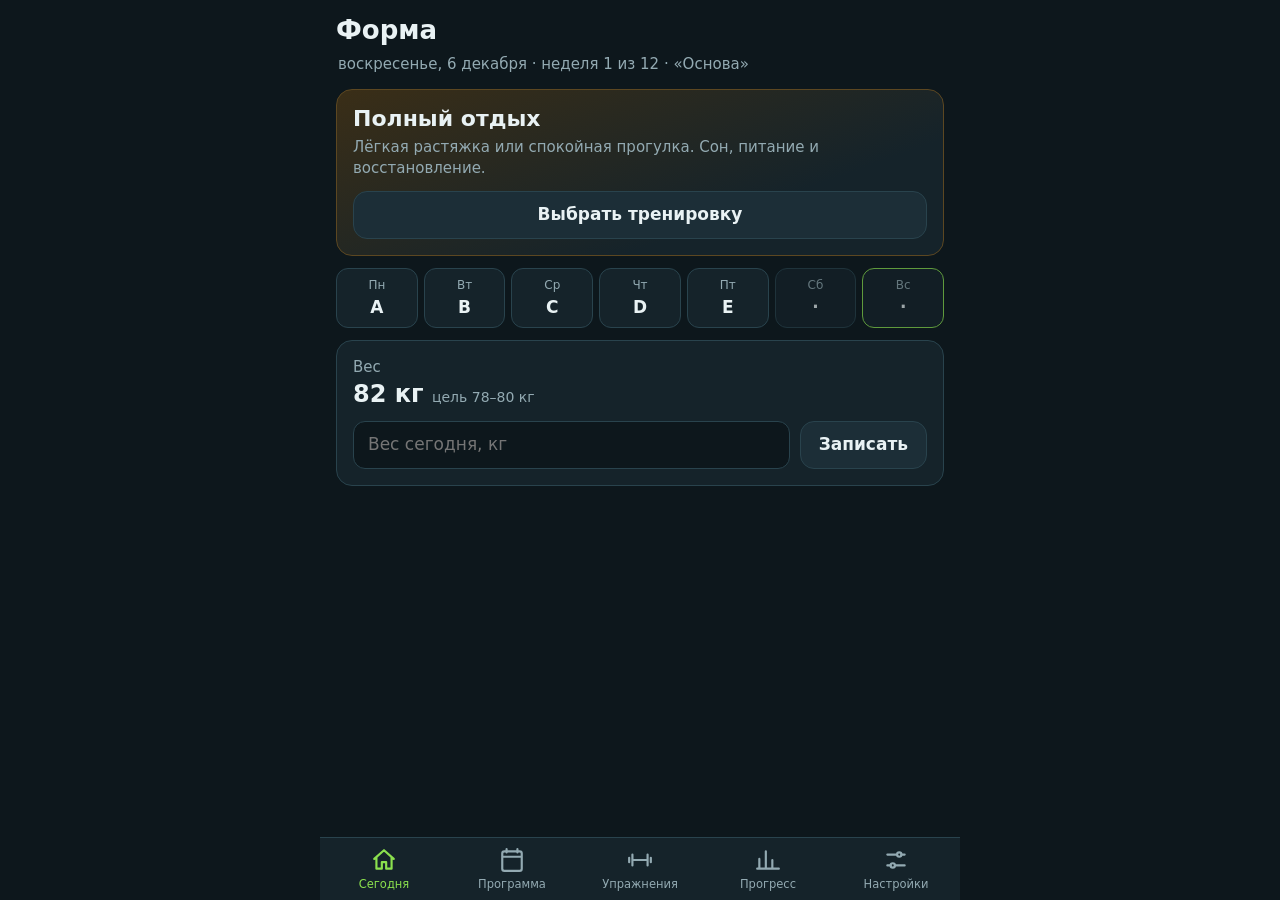
==== forma-app/forma/index.html @ 6425ba59 "Add files via upload" ====
<!doctype html>
<html lang="ru">
<head>
<meta charset="utf-8">
<meta name="viewport" content="width=device-width, initial-scale=1, viewport-fit=cover">
<meta name="theme-color" content="#0d171c">
<meta name="mobile-web-app-capable" content="yes">
<meta name="apple-mobile-web-app-capable" content="yes">
<meta name="apple-mobile-web-app-title" content="Форма">
<title>Форма — домашний тренер</title>
<link rel="manifest" href="manifest.webmanifest">
<link rel="icon" type="image/png" href="icons/icon-192.png">
<link rel="apple-touch-icon" href="icons/apple-touch-icon.png">
<link rel="stylesheet" href="css/style.css">
</head>
<body>
<div id="app">
  <main id="view"></main>
  <nav id="tabs" aria-label="Разделы"></nav>
</div>

<section id="player" class="player" hidden aria-live="polite">
  <div class="p-top">
    <button id="pExit" aria-label="Выйти"></button>
    <div class="p-prog"><div id="pBar"></div></div>
    <span id="pElapsed">00:00</span>
    <button id="pVoice" aria-label="Голос"></button>
  </div>
  <div id="pBlock"></div>
  <div class="p-main">
    <div id="pKind"></div>
    <h1 id="pName"></h1>
    <div id="pSet"></div>
    <div class="p-ring">
      <svg viewBox="0 0 200 200" aria-hidden="true"><circle class="bg" cx="100" cy="100" r="90"/><circle class="fg" id="pRing" cx="100" cy="100" r="90"/></svg>
      <div class="p-ringtxt"><div id="pBig">0</div><div id="pUnit"></div></div>
    </div>
    <div id="pCue"></div>
  </div>
  <div id="pNext"></div>
  <button id="pMode" type="button"></button>
  <div class="p-ctrl">
    <button id="pDone" type="button">Готово</button>
    <div class="p-row">
      <button id="pPrev" type="button" aria-label="Назад"></button>
      <button id="pPause" type="button" aria-label="Пауза"></button>
      <button id="pPlus" type="button">+15 с</button>
      <button id="pSkip" type="button" aria-label="Вперёд"></button>
    </div>
  </div>
  <div id="pOverlay" hidden></div>
</section>

<div id="sheet" class="sheet" hidden><div class="panel" id="sheetBody"></div></div>
<div id="toast" class="toast" hidden></div>

<script src="js/data.js"></script>
<script src="js/logic.js"></script>
<script src="js/voice.js"></script>
<script src="js/store.js"></script>
<script src="js/player.js"></script>
<script src="js/app.js"></script>
</body>
</html>
---- forma-app/forma/css/style.css ----
:root {
  --bg: #0d171c; --s1: #15232a; --s2: #1c2e37; --line: #29434d;
  --tx: #e9f2f4; --mut: #93aab2;
  --acc: #8be04e; --acc-ink: #0d1a07; --rest: #ffb547; --rest-ink: #241800; --bad: #ff7a7a;
  --r: 16px;
}
* { box-sizing: border-box; -webkit-tap-highlight-color: transparent; }
html, body { margin: 0; height: 100%; background: var(--bg); color: var(--tx); }
body { font: 17px/1.4 system-ui, -apple-system, "Segoe UI", Roboto, "Helvetica Neue", Arial, sans-serif; overscroll-behavior: none; }
body.no-scroll { overflow: hidden; }
[hidden] { display: none !important; }
h1, h2, h3 { margin: 0; line-height: 1.15; }
button { font: inherit; color: inherit; cursor: pointer; }
input, select { font: inherit; color: inherit; }
svg { fill: currentColor; }

#app { display: flex; flex-direction: column; height: 100dvh; max-width: 640px; margin: 0 auto; }
#view { flex: 1; overflow-y: auto; padding: 16px 16px 24px; -webkit-overflow-scrolling: touch; }
#tabs { display: flex; background: var(--s1); border-top: 1px solid var(--line); padding-bottom: env(safe-area-inset-bottom, 0); }
#tabs button { flex: 1; background: none; border: 0; padding: 9px 2px 8px; color: var(--mut); display: flex; flex-direction: column; align-items: center; gap: 3px; font-size: 11.5px; }
#tabs button svg { width: 26px; height: 26px; }
#tabs button.on { color: var(--acc); }

.top { display: flex; align-items: center; gap: 10px; margin-bottom: 14px; }
.top h1 { font-size: 26px; flex: 1; }
.top .back { width: 42px; height: 42px; border-radius: 50%; border: 1px solid var(--line); background: var(--s1); font-size: 26px; line-height: 1; padding: 0 0 3px; }
.sub { color: var(--mut); font-size: 15px; }
.mut { color: var(--mut); }
.sm { font-size: 14px; }
.sec-title { font-size: 13px; letter-spacing: .08em; text-transform: uppercase; color: var(--mut); margin: 22px 2px 8px; }

.card { background: var(--s1); border: 1px solid var(--line); border-radius: var(--r); padding: 16px; margin-bottom: 12px; }
.card.hero { background: linear-gradient(160deg, #1b3a2a 0%, var(--s1) 70%); border-color: #2d5a3d; }
.card.rest-card { background: linear-gradient(160deg, #3a2e17 0%, var(--s1) 70%); border-color: #5c4721; }
.card h2 { font-size: 22px; margin-bottom: 4px; }
.card .meta { color: var(--mut); font-size: 15px; margin-bottom: 10px; }
.card .names { color: #c4d6db; font-size: 14.5px; margin-bottom: 14px; }

.btn { display: inline-flex; align-items: center; justify-content: center; gap: 8px; min-height: 48px; padding: 0 18px; border-radius: 14px; border: 1px solid var(--line); background: var(--s2); font-weight: 600; text-align: center; }
.btn.primary, button.primary { background: var(--acc); color: var(--acc-ink); border-color: var(--acc); }
.btn.ghost, button.ghost { background: transparent; }
.btn.danger, button.danger { color: var(--bad); border-color: #5a2d2d; }
.btn.sm { min-height: 38px; padding: 0 12px; font-size: 15px; border-radius: 11px; }
.btn.block { display: flex; width: 100%; }
.btns { display: flex; gap: 10px; flex-wrap: wrap; }
.btns > .btn { flex: 1 1 auto; }

.chips { display: flex; gap: 8px; overflow-x: auto; padding: 2px 0 10px; scrollbar-width: none; }
.chips::-webkit-scrollbar { display: none; }
.chip { flex: 0 0 auto; min-height: 38px; padding: 0 14px; border-radius: 20px; border: 1px solid var(--line); background: var(--s1); color: var(--tx); font-size: 15px; }
.chip.on { background: var(--acc); color: var(--acc-ink); border-color: var(--acc); font-weight: 700; }
.chip.cur { border-color: var(--acc); }
.chip.dl { border-style: dashed; }

.week { display: grid; grid-template-columns: repeat(7, 1fr); gap: 6px; margin-bottom: 12px; }
.week button { background: var(--s1); border: 1px solid var(--line); border-radius: 12px; padding: 8px 0 7px; display: flex; flex-direction: column; align-items: center; gap: 2px; font-size: 12px; color: var(--mut); }
.week button b { font-size: 17px; color: var(--tx); }
.week button.today { border-color: var(--acc); }
.week button.done b { color: var(--acc); }
.week button.restd { opacity: .65; }

.badge { display: inline-block; font-size: 12.5px; padding: 3px 9px; border-radius: 10px; background: #3a2e17; color: var(--rest); margin-left: 6px; vertical-align: middle; }
.badge.ok { background: #1f3a29; color: var(--acc); }

.list .it { display: flex; align-items: center; gap: 12px; padding: 13px 14px; background: var(--s1); border: 1px solid var(--line); border-radius: 14px; margin-bottom: 8px; width: 100%; text-align: left; }
.list .it .tt { flex: 1; min-width: 0; }
.list .it .tt b { display: block; font-weight: 600; }
.list .it .tt span { color: var(--mut); font-size: 14px; }
.list .it .go { color: var(--mut); font-size: 22px; }
.tag { font-size: 12px; color: var(--mut); border: 1px solid var(--line); border-radius: 8px; padding: 1px 7px; margin-right: 5px; white-space: nowrap; }

.tiles { display: grid; grid-template-columns: 1fr 1fr; gap: 10px; margin-bottom: 12px; }
.tile { background: var(--s1); border: 1px solid var(--line); border-radius: 14px; padding: 12px 14px; }
.tile b { display: block; font-size: 26px; line-height: 1.1; }
.tile span { color: var(--mut); font-size: 13.5px; }

input[type=text], input[type=number], input[type=search], select {
  width: 100%; min-height: 48px; padding: 0 14px; border-radius: 12px; border: 1px solid var(--line); background: var(--bg); outline: none;
}
input:focus, select:focus { border-color: var(--acc); }
.field { margin-bottom: 14px; }
.field label { display: block; color: var(--mut); font-size: 14px; margin-bottom: 6px; }
.inline { display: flex; gap: 10px; align-items: center; }
.inline > input { flex: 1; }

.set { display: flex; align-items: center; justify-content: space-between; gap: 12px; padding: 12px 0; border-bottom: 1px solid var(--line); }
.set:last-child { border-bottom: 0; }
.set .lb { flex: 1; }
.set .lb small { display: block; color: var(--mut); font-size: 13.5px; margin-top: 2px; }
.sw { position: relative; width: 52px; height: 30px; flex: 0 0 auto; }
.sw input { opacity: 0; position: absolute; inset: 0; width: 100%; height: 100%; margin: 0; z-index: 2; }
.sw i { position: absolute; inset: 0; border-radius: 15px; background: #34505b; transition: .2s; }
.sw i::after { content: ""; position: absolute; top: 3px; left: 3px; width: 24px; height: 24px; border-radius: 50%; background: #fff; transition: .2s; }
.sw input:checked + i { background: var(--acc); }
.sw input:checked + i::after { transform: translateX(22px); background: var(--acc-ink); }
.seg { display: flex; border: 1px solid var(--line); border-radius: 12px; overflow: hidden; }
.seg button { flex: 1; min-height: 40px; padding: 0 10px; background: var(--bg); border: 0; border-right: 1px solid var(--line); font-size: 15px; }
.seg button:last-child { border-right: 0; }
.seg button.on { background: var(--acc); color: var(--acc-ink); font-weight: 700; }
.warn { background: #3a2e17; color: #ffd48a; border: 1px solid #5c4721; border-radius: 12px; padding: 12px 14px; font-size: 15px; margin-bottom: 12px; }
.note { background: var(--s2); border-radius: 12px; padding: 12px 14px; font-size: 15px; margin-bottom: 12px; color: #c4d6db; }

/* редактор */
.blk { background: var(--s1); border: 1px solid var(--line); border-radius: var(--r); margin-bottom: 12px; overflow: hidden; }
.blk-h { display: flex; align-items: center; justify-content: space-between; gap: 10px; padding: 12px 14px; background: var(--s2); width: 100%; border: 0; text-align: left; }
.blk-h b { font-size: 16px; }
.blk-h span { color: var(--mut); font-size: 13.5px; }
.row-it { display: block; width: 100%; padding: 12px 14px; border: 0; border-top: 1px solid var(--line); background: transparent; text-align: left; }
.row-it b { display: block; font-weight: 600; }
.row-it span { color: var(--mut); font-size: 14px; }
.row-it.open { background: #182a32; }
.edit { padding: 8px 14px 14px; border-top: 1px solid var(--line); background: #182a32; }
.stp-row { display: flex; align-items: center; justify-content: space-between; padding: 7px 0; }
.stp { display: flex; align-items: center; gap: 4px; }
.stp button { width: 46px; height: 42px; border-radius: 11px; border: 1px solid var(--line); background: var(--s2); font-size: 22px; line-height: 1; padding: 0 0 2px; }
.stp output { min-width: 78px; text-align: center; font-weight: 700; font-size: 18px; }
.edit .acts { display: flex; gap: 8px; margin-top: 8px; flex-wrap: wrap; }
.bar-b { position: sticky; bottom: -24px; margin: 0 -16px -24px; padding: 12px 16px calc(14px + env(safe-area-inset-bottom, 0)); background: linear-gradient(to top, var(--bg) 82%, rgba(13,23,28,0)); display: flex; gap: 10px; }
.bar-b .btn { flex: 1; }

/* шторка */
.sheet { position: fixed; inset: 0; z-index: 30; background: rgba(0, 0, 0, .55); display: flex; align-items: flex-end; justify-content: center; }
.sheet .panel { width: 100%; max-width: 640px; max-height: 88dvh; overflow-y: auto; background: var(--s1); border-radius: 22px 22px 0 0; padding: 18px 16px calc(18px + env(safe-area-inset-bottom, 0)); border-top: 1px solid var(--line); }
.sheet .panel h2 { font-size: 22px; margin-bottom: 6px; }
.sheet .panel p { margin: 8px 0; }
.sheet .grab { width: 44px; height: 5px; border-radius: 3px; background: var(--line); margin: -6px auto 14px; }
.kv { margin: 12px 0; }
.kv b { display: block; font-size: 13px; letter-spacing: .06em; text-transform: uppercase; color: var(--mut); margin-bottom: 3px; }
.toast { position: fixed; left: 50%; bottom: 90px; transform: translateX(-50%); background: #e9f2f4; color: #0d171c; padding: 10px 16px; border-radius: 12px; font-size: 15px; font-weight: 600; z-index: 60; max-width: 90vw; text-align: center; box-shadow: 0 6px 20px rgba(0, 0, 0, .4); }

.chart { width: 100%; height: auto; display: block; }
.chart text { fill: var(--mut); font-size: 11px; }
.hist .h { display: flex; justify-content: space-between; align-items: center; gap: 10px; padding: 10px 0; border-bottom: 1px solid var(--line); font-size: 15px; }
.hist .h:last-child { border-bottom: 0; }

/* плеер */
.player { position: fixed; inset: 0; z-index: 50; background: var(--bg); display: flex; flex-direction: column; max-width: 640px; margin: 0 auto; --c: var(--acc); --ci: var(--acc-ink); padding: calc(10px + env(safe-area-inset-top, 0)) 16px calc(14px + env(safe-area-inset-bottom, 0)); }
.player.is-rest { --c: var(--rest); --ci: var(--rest-ink); background: #1a1508; }
.player.paused .p-main { opacity: .45; }
.p-top { display: flex; align-items: center; gap: 12px; }
.p-top button { width: 44px; height: 44px; border-radius: 50%; border: 1px solid var(--line); background: var(--s1); display: flex; align-items: center; justify-content: center; padding: 0; flex: 0 0 auto; }
.p-top svg { width: 22px; height: 22px; }
.p-prog { flex: 1; height: 6px; border-radius: 3px; background: var(--s2); overflow: hidden; }
.p-prog div { height: 100%; width: 0; background: var(--c); transition: width .3s; }
#pElapsed { font-variant-numeric: tabular-nums; color: var(--mut); font-size: 15px; min-width: 48px; text-align: right; }
.p-main { flex: 1; display: flex; flex-direction: column; align-items: center; justify-content: center; text-align: center; gap: 8px; min-height: 0; }
#pBlock { text-align: center; color: var(--mut); font-size: 14px; margin-top: 8px; min-height: 18px; }
#pKind { color: var(--c); font-weight: 800; letter-spacing: .12em; text-transform: uppercase; font-size: 14px; }
#pName { font-size: clamp(24px, 7vw, 32px); font-weight: 800; line-height: 1.15; padding: 0 6px; }
#pSet { color: #cfe0e5; font-size: 18px; min-height: 24px; }
.p-ring { position: relative; width: min(60vw, 250px); height: min(60vw, 250px); margin: 8px 0; }
.p-ring svg { width: 100%; height: 100%; transform: rotate(-90deg); fill: none; }
.p-ring circle { stroke-width: 12; }
.p-ring .bg { stroke: var(--s2); }
.p-ring .fg { stroke: var(--c); stroke-linecap: round; transition: stroke-dashoffset .12s linear; }
.p-ringtxt { position: absolute; inset: 0; display: flex; flex-direction: column; align-items: center; justify-content: center; }
#pBig { font-size: clamp(54px, 17vw, 84px); font-weight: 800; line-height: 1; font-variant-numeric: tabular-nums; }
#pUnit { color: var(--mut); font-size: 17px; margin-top: 4px; }
#pCue { color: #b9ced4; font-size: 16px; max-width: 28em; min-height: 44px; }
#pNext { text-align: center; color: var(--mut); font-size: 15px; min-height: 22px; margin-bottom: 8px; }
#pMode { align-self: center; background: transparent; border: 1px solid var(--line); border-radius: 18px; min-height: 34px; padding: 0 14px; color: var(--mut); font-size: 14px; margin-bottom: 10px; }
.p-ctrl { display: flex; flex-direction: column; gap: 10px; }
#pDone { min-height: 66px; border-radius: 18px; border: 0; background: var(--c); color: var(--ci); font-size: 22px; font-weight: 800; }
.p-row { display: flex; gap: 10px; }
.p-row button { flex: 1; min-height: 54px; border-radius: 16px; border: 1px solid var(--line); background: var(--s1); display: flex; align-items: center; justify-content: center; font-weight: 700; }
.p-row svg { width: 26px; height: 26px; }
.is-rest .p-row button { background: #261e0b; border-color: #4d3c18; }
#pOverlay { position: absolute; inset: 0; background: rgba(5, 10, 12, .88); display: flex; align-items: center; justify-content: center; padding: 20px; z-index: 5; }
.ov-card { width: 100%; max-width: 420px; background: var(--s1); border: 1px solid var(--line); border-radius: 22px; padding: 22px 18px; display: flex; flex-direction: column; gap: 10px; }
.ov-card h2 { font-size: 26px; }
.ov-card button { min-height: 52px; border-radius: 14px; border: 1px solid var(--line); background: var(--s2); font-weight: 700; font-size: 17px; }
.ov-card input { text-align: center; font-size: 28px; font-weight: 800; min-height: 64px; }
.ov-sub { color: var(--mut); margin: 0; }
.ov-q { margin: 6px 0 0; color: #cfe0e5; }
.ov-rpe { display: grid; grid-template-columns: 1fr 1fr; gap: 8px; }

#tabs svg { fill: none; stroke: currentColor; stroke-width: 2; stroke-linecap: round; stroke-linejoin: round; }
.list button.it { color: inherit; }
label.btn input { display: none; }
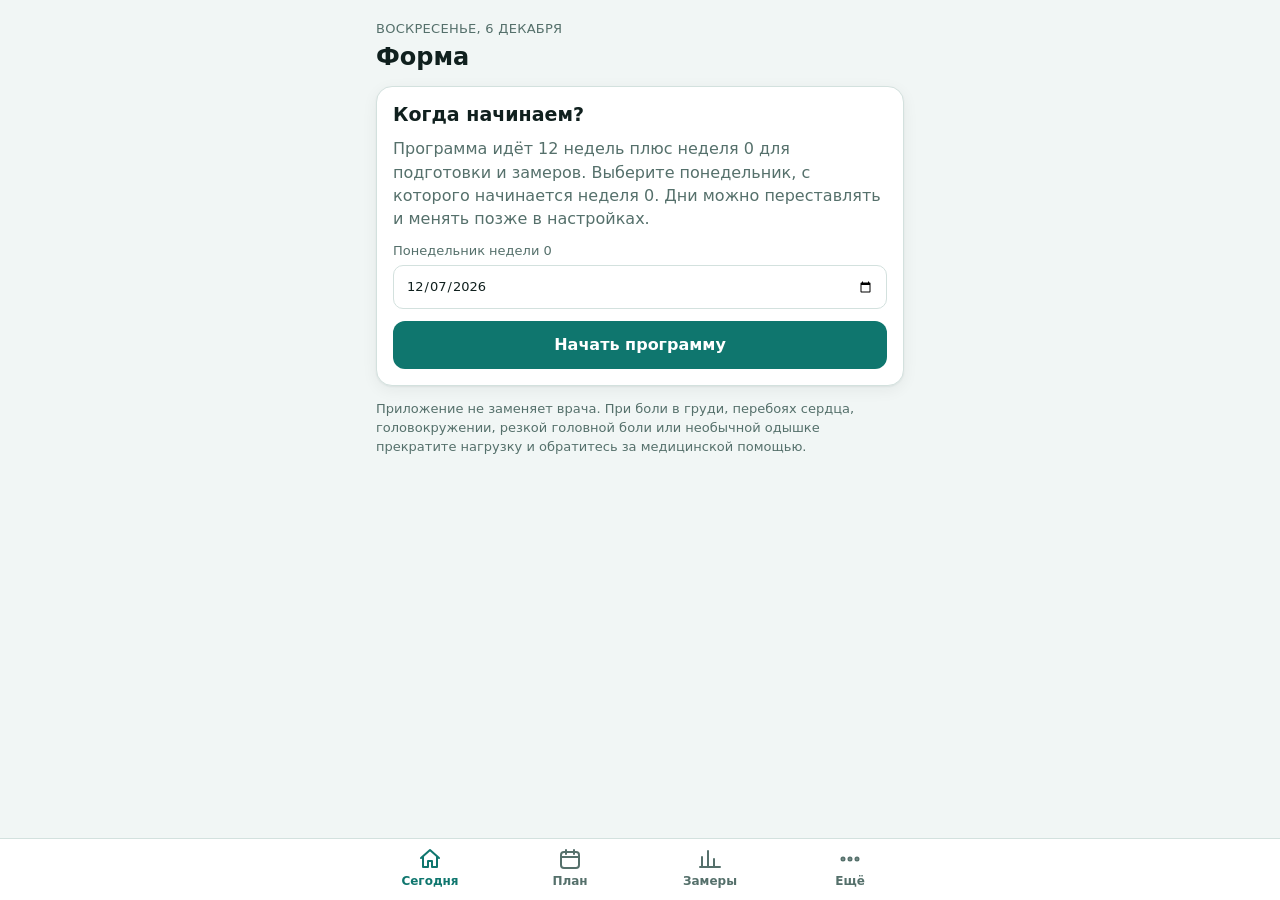
==== commit 60953a01: "Add files via upload" ====
--- a/forma-app/forma/index.html
+++ b/forma-app/forma/index.html
@@ -3,62 +3,22 @@
 <head>
 <meta charset="utf-8">
 <meta name="viewport" content="width=device-width, initial-scale=1, viewport-fit=cover">
-<meta name="theme-color" content="#0d171c">
+<meta name="theme-color" content="#F1F6F5">
+<meta name="color-scheme" content="light dark">
 <meta name="mobile-web-app-capable" content="yes">
 <meta name="apple-mobile-web-app-capable" content="yes">
-<meta name="apple-mobile-web-app-title" content="Форма">
-<title>Форма — домашний тренер</title>
+<title>Форма</title>
 <link rel="manifest" href="manifest.webmanifest">
-<link rel="icon" type="image/png" href="icons/icon-192.png">
+<link rel="icon" href="icons/icon-192.png">
 <link rel="apple-touch-icon" href="icons/apple-touch-icon.png">
-<link rel="stylesheet" href="css/style.css">
+<link rel="stylesheet" href="css/app.css">
 </head>
 <body>
-<div id="app">
-  <main id="view"></main>
-  <nav id="tabs" aria-label="Разделы"></nav>
-</div>
-
-<section id="player" class="player" hidden aria-live="polite">
-  <div class="p-top">
-    <button id="pExit" aria-label="Выйти"></button>
-    <div class="p-prog"><div id="pBar"></div></div>
-    <span id="pElapsed">00:00</span>
-    <button id="pVoice" aria-label="Голос"></button>
-  </div>
-  <div id="pBlock"></div>
-  <div class="p-main">
-    <div id="pKind"></div>
-    <h1 id="pName"></h1>
-    <div id="pSet"></div>
-    <div class="p-ring">
-      <svg viewBox="0 0 200 200" aria-hidden="true"><circle class="bg" cx="100" cy="100" r="90"/><circle class="fg" id="pRing" cx="100" cy="100" r="90"/></svg>
-      <div class="p-ringtxt"><div id="pBig">0</div><div id="pUnit"></div></div>
-    </div>
-    <div id="pCue"></div>
-  </div>
-  <div id="pNext"></div>
-  <button id="pMode" type="button"></button>
-  <div class="p-ctrl">
-    <button id="pDone" type="button">Готово</button>
-    <div class="p-row">
-      <button id="pPrev" type="button" aria-label="Назад"></button>
-      <button id="pPause" type="button" aria-label="Пауза"></button>
-      <button id="pPlus" type="button">+15 с</button>
-      <button id="pSkip" type="button" aria-label="Вперёд"></button>
-    </div>
-  </div>
-  <div id="pOverlay" hidden></div>
-</section>
-
-<div id="sheet" class="sheet" hidden><div class="panel" id="sheetBody"></div></div>
-<div id="toast" class="toast" hidden></div>
-
+<div id="app"></div>
+<div class="tabbar"><nav aria-label="Разделы"></nav></div>
+<noscript>Для работы приложения нужен JavaScript.</noscript>
 <script src="js/data.js"></script>
-<script src="js/logic.js"></script>
-<script src="js/voice.js"></script>
-<script src="js/store.js"></script>
-<script src="js/player.js"></script>
+<script src="js/core.js"></script>
 <script src="js/app.js"></script>
 </body>
 </html>
--- a/forma-app/forma/css/app.css
+++ b/forma-app/forma/css/app.css
@@ -0,0 +1,164 @@
+:root {
+  --bg: #F1F6F5; --surface: #FFFFFF; --surface2: #E8F1EF; --fg: #10201E; --muted: #55706B; --line: #D3E1DE;
+  --accent: #0F766E; --accent-ink: #FFFFFF; --accent-soft: #DCF0EC; --warn: #9A5B00; --warn-bg: #FFF1D6; --danger: #B3261E; --danger-bg: #FDE8E6;
+  --ok: #1B7F4B; --stage: #F1F1F3; --shadow: 0 1px 2px rgba(16, 32, 30, .06), 0 4px 16px rgba(16, 32, 30, .06);
+  color-scheme: light;
+}
+@media (prefers-color-scheme: dark) {
+  :root:not([data-theme="light"]) {
+    --bg: #0B1413; --surface: #12201F; --surface2: #17282A; --fg: #E4EFEC; --muted: #94ADA8; --line: #223A37;
+    --accent: #34D1BF; --accent-ink: #04302B; --accent-soft: #123B37; --warn: #F2C15C; --warn-bg: #3A2D0F; --danger: #FF9C94; --danger-bg: #3E1A17;
+    --ok: #6DD79B; --stage: #F1F1F3; --shadow: none; color-scheme: dark;
+  }
+}
+:root[data-theme="dark"] {
+  --bg: #0B1413; --surface: #12201F; --surface2: #17282A; --fg: #E4EFEC; --muted: #94ADA8; --line: #223A37;
+  --accent: #34D1BF; --accent-ink: #04302B; --accent-soft: #123B37; --warn: #F2C15C; --warn-bg: #3A2D0F; --danger: #FF9C94; --danger-bg: #3E1A17;
+  --ok: #6DD79B; --stage: #F1F1F3; --shadow: none; color-scheme: dark;
+}
+* { box-sizing: border-box; -webkit-tap-highlight-color: transparent; }
+html, body { margin: 0; height: 100%; }
+body {
+  background: var(--bg); color: var(--fg);
+  font-family: system-ui, -apple-system, 'Segoe UI', Roboto, 'Helvetica Neue', Arial, sans-serif;
+  font-size: 16px; line-height: 1.45; overflow-x: hidden;
+}
+button, input, select, textarea { font: inherit; color: inherit; }
+button { cursor: pointer; }
+button:focus-visible, input:focus-visible, select:focus-visible, textarea:focus-visible, a:focus-visible { outline: 2px solid var(--accent); outline-offset: 2px; }
+h1, h2, h3 { margin: 0; line-height: 1.2; text-wrap: balance; }
+h1 { font-size: 24px; } h2 { font-size: 19px; } h3 { font-size: 16px; }
+p { margin: 0; }
+a { color: var(--accent); }
+.muted { color: var(--muted); } .small { font-size: 13px; } .center { text-align: center; }
+
+#app { max-width: 560px; margin: 0 auto; min-height: 100%; display: flex; flex-direction: column; }
+.page {
+  flex: 1; display: flex; flex-direction: column; gap: 14px;
+  padding-top: max(16px, env(safe-area-inset-top, 0px));
+  padding-left: max(16px, env(safe-area-inset-left, 0px)); padding-right: max(16px, env(safe-area-inset-right, 0px));
+  padding-bottom: calc(84px + env(safe-area-inset-bottom, 0px));
+}
+.kicker { font-size: 13px; color: var(--muted); letter-spacing: .02em; text-transform: uppercase; }
+.top { display: flex; flex-direction: column; gap: 4px; padding-top: 4px; }
+
+.card { background: var(--surface); border: 1px solid var(--line); border-radius: 16px; padding: 16px; box-shadow: var(--shadow); display: flex; flex-direction: column; gap: 12px; min-width: 0; }
+.card.flat { box-shadow: none; }
+.row { display: flex; gap: 10px; align-items: center; flex-wrap: wrap; }
+.row.between { justify-content: space-between; flex-wrap: nowrap; }
+.grow { flex: 1; min-width: 0; }
+.stack { display: flex; flex-direction: column; gap: 8px; }
+
+.btn { border: 0; border-radius: 12px; padding: 12px 18px; font-weight: 600; background: var(--accent); color: var(--accent-ink); min-height: 48px; }
+.btn.block { width: 100%; }
+.btn { white-space: nowrap; }
+.runctl.rest { grid-template-columns: auto 1fr 1.3fr; }
+.btn.ghost { background: var(--accent-soft); color: var(--accent); }
+.btn.line { background: transparent; border: 1px solid var(--line); color: var(--fg); }
+.btn.danger { background: var(--danger-bg); color: var(--danger); }
+.btn.small { min-height: 40px; padding: 8px 14px; font-size: 14px; }
+.btn:disabled { opacity: .5; }
+.link { background: none; border: 0; color: var(--accent); padding: 8px 0; font-weight: 600; text-align: left; }
+.chip { display: inline-flex; align-items: center; gap: 4px; padding: 3px 10px; border-radius: 999px; font-size: 13px; background: var(--accent-soft); color: var(--accent); font-weight: 600; white-space: nowrap; }
+.chip.plain { background: var(--surface2); color: var(--muted); font-weight: 500; }
+.chip.warn { background: var(--warn-bg); color: var(--warn); }
+.chip.ok { background: var(--accent-soft); color: var(--ok); }
+.notice { border-radius: 12px; padding: 12px 14px; background: var(--warn-bg); color: var(--warn); font-size: 14px; }
+.notice.danger { background: var(--danger-bg); color: var(--danger); }
+.notice.info { background: var(--accent-soft); color: var(--fg); }
+
+.list { display: flex; flex-direction: column; }
+.item { display: flex; align-items: center; gap: 12px; padding: 12px 0; border-top: 1px solid var(--line); background: none; border-left: 0; border-right: 0; border-bottom: 0; text-align: left; width: 100%; min-width: 0; }
+.item:first-child { border-top: 0; }
+.item .t { font-weight: 600; } .item .s { font-size: 13px; color: var(--muted); }
+.item .dot { width: 34px; height: 34px; border-radius: 10px; background: var(--accent-soft); color: var(--accent); display: grid; place-items: center; font-weight: 700; flex: none; font-size: 13px; }
+.item .dot.done { background: var(--accent); color: var(--accent-ink); }
+.item .dot.today { outline: 2px solid var(--accent); outline-offset: 2px; }
+
+.weekstrip { display: grid; grid-template-columns: repeat(7, 1fr); gap: 6px; }
+.day { border: 1px solid var(--line); background: var(--surface); border-radius: 12px; padding: 8px 0; display: flex; flex-direction: column; align-items: center; gap: 2px; font-size: 12px; color: var(--muted); }
+.day b { font-size: 15px; color: var(--fg); }
+.day.today { border-color: var(--accent); }
+.day.done { background: var(--accent-soft); }
+.day .mark { height: 14px; font-size: 12px; color: var(--ok); }
+
+.chips { display: flex; gap: 8px; overflow-x: auto; padding-bottom: 4px; scrollbar-width: none; }
+.chips::-webkit-scrollbar { display: none; }
+.wk { flex: none; min-width: 44px; border: 1px solid var(--line); background: var(--surface); border-radius: 999px; padding: 8px 12px; font-weight: 600; color: var(--muted); }
+.wk[aria-pressed="true"] { background: var(--accent); color: var(--accent-ink); border-color: var(--accent); }
+.wk.now { border-color: var(--accent); color: var(--accent); }
+.wk[aria-pressed="true"].now { color: var(--accent-ink); }
+
+.seg { display: inline-flex; padding: 3px; gap: 2px; background: var(--surface2); border-radius: 12px; max-width: 100%; }
+.seg button { border: 0; background: transparent; padding: 8px 12px; border-radius: 9px; font-size: 14px; color: var(--muted); font-weight: 600; }
+.seg button[aria-pressed="true"] { background: var(--surface); color: var(--accent); box-shadow: var(--shadow); }
+
+.tabbar {
+  position: fixed; left: 0; right: 0; bottom: 0; z-index: 20; background: var(--surface); border-top: 1px solid var(--line);
+  display: flex; justify-content: center;
+  padding-bottom: env(safe-area-inset-bottom, 0px); padding-left: env(safe-area-inset-left, 0px); padding-right: env(safe-area-inset-right, 0px);
+}
+.tabbar nav { display: grid; grid-template-columns: repeat(4, 1fr); width: 100%; max-width: 560px; }
+.tabbar button { border: 0; background: none; padding: 8px 4px 10px; display: flex; flex-direction: column; align-items: center; gap: 2px; font-size: 12px; color: var(--muted); font-weight: 600; min-height: 56px; }
+.tabbar button svg { width: 24px; height: 24px; }
+.tabbar button[aria-current="page"] { color: var(--accent); }
+
+label.f { display: flex; flex-direction: column; gap: 4px; font-size: 13px; color: var(--muted); min-width: 0; }
+input[type=number], input[type=text], input[type=date], select, textarea { background: var(--surface); border: 1px solid var(--line); border-radius: 10px; padding: 10px 12px; min-height: 44px; width: 100%; min-width: 0; color: var(--fg); }
+textarea { min-height: 120px; font-family: ui-monospace, Menlo, monospace; font-size: 12px; }
+.grid2 { display: grid; grid-template-columns: 1fr 1fr; gap: 10px; }
+.grid3 { display: grid; grid-template-columns: repeat(3, 1fr); gap: 10px; }
+.switch { display: flex; align-items: center; justify-content: space-between; gap: 12px; padding: 10px 0; border-top: 1px solid var(--line); }
+.switch:first-child { border-top: 0; }
+.switch input { width: 22px; height: 22px; accent-color: var(--accent); }
+.tbl { width: 100%; border-collapse: collapse; font-size: 14px; }
+.tbl th, .tbl td { padding: 6px 4px; border-top: 1px solid var(--line); text-align: left; vertical-align: middle; }
+.tbl th { color: var(--muted); font-weight: 600; font-size: 12px; }
+.tbl input { padding: 6px 8px; min-height: 36px; }
+.scroll-x { overflow-x: auto; }
+
+/* Оверлеи */
+.overlay { position: fixed; inset: 0; z-index: 40; background: var(--bg); overflow-y: auto; display: flex; justify-content: center; }
+.overlay > .sheet { width: 100%; max-width: 560px; display: flex; flex-direction: column; gap: 14px; padding-top: max(12px, env(safe-area-inset-top, 0px)); padding-left: max(16px, env(safe-area-inset-left, 0px)); padding-right: max(16px, env(safe-area-inset-right, 0px)); padding-bottom: calc(24px + env(safe-area-inset-bottom, 0px)); }
+.cta { position: sticky; bottom: 0; padding: 12px 0 calc(8px + env(safe-area-inset-bottom, 0px)); background: linear-gradient(to top, var(--bg) 70%, transparent); margin-top: auto; }
+.bar { display: flex; align-items: center; gap: 8px; }
+.iconbtn { width: 44px; height: 44px; border-radius: 12px; border: 1px solid var(--line); background: var(--surface); display: grid; place-items: center; flex: none; }
+.iconbtn svg { width: 22px; height: 22px; }
+
+.stage { position: relative; width: 100%; background: var(--stage); border-radius: 14px; overflow: hidden; }
+.stage img { position: absolute; inset: 0; width: 100%; height: 100%; display: block; }
+.stage.ph { aspect-ratio: 16 / 9; display: grid; place-items: center; background: var(--surface2); color: var(--muted); font-size: 13px; text-align: center; padding: 12px; }
+.stage.ph svg { width: 44px; height: 44px; opacity: .6; }
+
+/* Тренировка */
+.run { display: flex; flex-direction: column; min-height: 100%; width: 100%; max-width: 560px; padding-top: max(12px, env(safe-area-inset-top, 0px)); padding-left: max(16px, env(safe-area-inset-left, 0px)); padding-right: max(16px, env(safe-area-inset-right, 0px)); padding-bottom: calc(16px + env(safe-area-inset-bottom, 0px)); gap: 12px; }
+.prog { flex: 1; height: 8px; border-radius: 4px; background: var(--accent-soft); overflow: hidden; }
+.prog i { display: block; height: 100%; background: var(--accent); width: 0; transition: width .3s; }
+.run-body { flex: 1; display: flex; flex-direction: column; gap: 12px; align-items: stretch; justify-content: center; min-height: 0; }
+.rtitle { font-size: 24px; font-weight: 700; line-height: 1.2; text-wrap: balance; text-align: center; }
+.rsub { color: var(--muted); text-align: center; font-size: 15px; }
+.big { font-size: 76px; font-weight: 700; line-height: 1; text-align: center; font-variant-numeric: tabular-nums; color: var(--accent); }
+.big.sm { font-size: 56px; }
+.ringwrap { position: relative; width: 220px; height: 220px; margin: 0 auto; display: grid; place-items: center; }
+.ringwrap svg { position: absolute; inset: 0; transform: rotate(-90deg); }
+.ringwrap .big { font-size: 60px; }
+.ring-bg { stroke: var(--accent-soft); } .ring-fg { stroke: var(--accent); transition: stroke-dashoffset .12s linear; }
+.runctl { display: grid; grid-template-columns: 1fr 2fr 1fr; gap: 10px; }
+.runctl.two { grid-template-columns: 1fr 2fr; }
+.stepper { display: flex; align-items: center; justify-content: center; gap: 16px; }
+.stepper button { width: 56px; height: 56px; border-radius: 16px; border: 1px solid var(--line); background: var(--surface); font-size: 28px; font-weight: 600; }
+.stepper output { min-width: 3ch; text-align: center; font-size: 44px; font-weight: 700; font-variant-numeric: tabular-nums; }
+.phasebox { border-radius: 14px; background: var(--accent-soft); padding: 12px; text-align: center; }
+.phasebox b { font-size: 22px; color: var(--accent); }
+.mini { height: 8px; border-radius: 4px; background: var(--line); margin-top: 8px; overflow: hidden; } .mini i { display: block; height: 100%; width: 0; background: var(--accent); }
+.badge { align-self: center; }
+
+.spark { width: 100%; height: 56px; display: block; }
+.spark polyline { fill: none; stroke: var(--accent); stroke-width: 2.5; stroke-linejoin: round; stroke-linecap: round; }
+.spark circle { fill: var(--accent); }
+.kv { display: flex; justify-content: space-between; gap: 12px; font-size: 14px; padding: 6px 0; border-top: 1px solid var(--line); } .kv:first-child { border-top: 0; }
+.dlg { position: fixed; inset: 0; z-index: 60; background: rgba(0, 0, 0, .5); display: grid; place-items: center; padding: 16px; }
+.dlg > div { background: var(--surface); border-radius: 16px; padding: 20px; width: 100%; max-width: 400px; display: flex; flex-direction: column; gap: 14px; }
+.tick { color: var(--ok); }
+@media (prefers-reduced-motion: reduce) { * { transition: none !important; } }
+@media (max-width: 380px) { .big { font-size: 64px; } .ringwrap { width: 190px; height: 190px; } .btn { padding: 12px 12px; } }
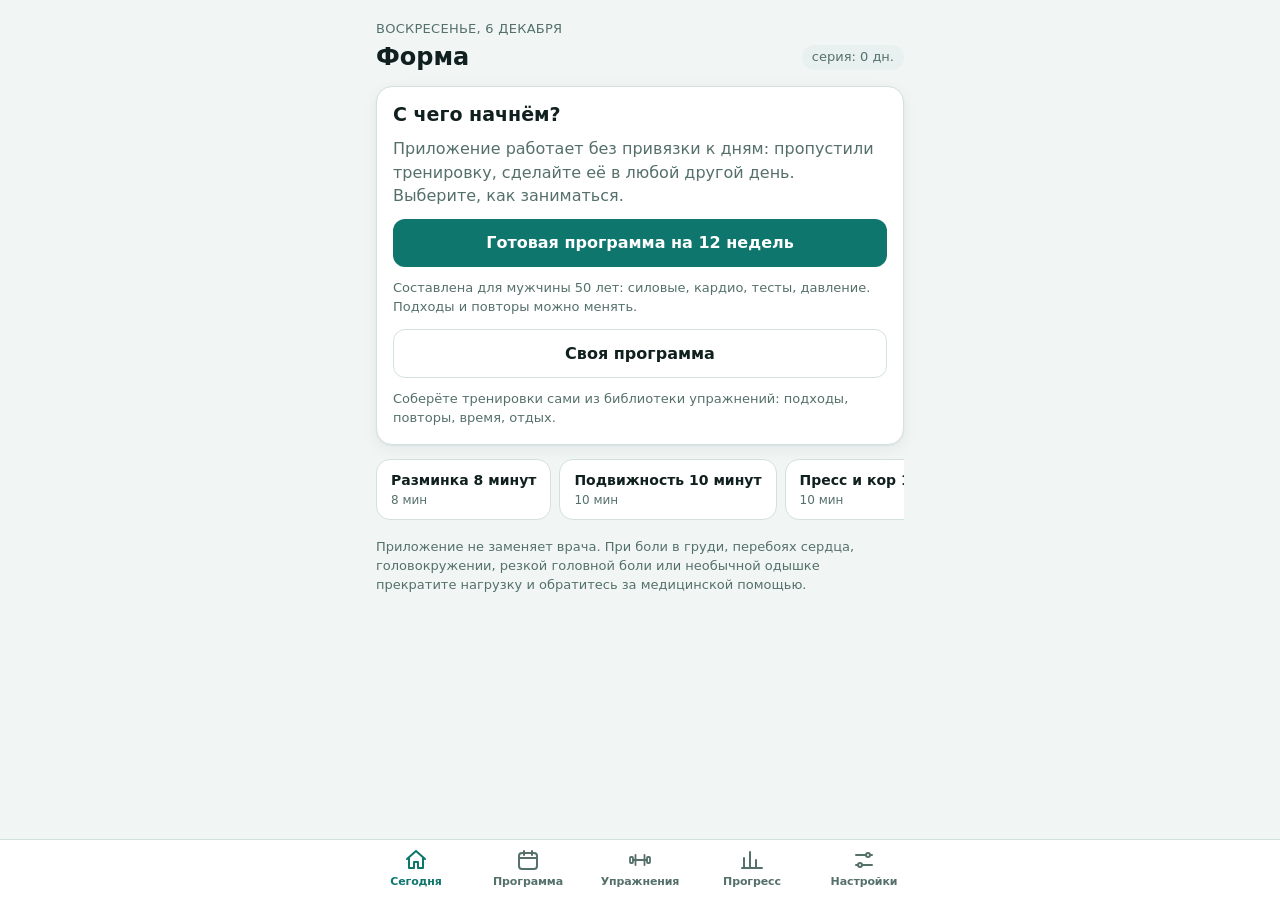
==== commit 5f147872: "Add files via upload" ====
--- a/forma-app/forma/index.html
+++ b/forma-app/forma/index.html
@@ -18,6 +18,7 @@
 <div class="tabbar"><nav aria-label="Разделы"></nav></div>
 <noscript>Для работы приложения нужен JavaScript.</noscript>
 <script src="js/data.js"></script>
+<script src="js/det.js"></script>
 <script src="js/core.js"></script>
 <script src="js/app.js"></script>
 </body>
--- a/forma-app/forma/css/app.css
+++ b/forma-app/forma/css/app.css
@@ -98,8 +98,8 @@
   display: flex; justify-content: center;
   padding-bottom: env(safe-area-inset-bottom, 0px); padding-left: env(safe-area-inset-left, 0px); padding-right: env(safe-area-inset-right, 0px);
 }
-.tabbar nav { display: grid; grid-template-columns: repeat(4, 1fr); width: 100%; max-width: 560px; }
-.tabbar button { border: 0; background: none; padding: 8px 4px 10px; display: flex; flex-direction: column; align-items: center; gap: 2px; font-size: 12px; color: var(--muted); font-weight: 600; min-height: 56px; }
+.tabbar nav { display: grid; grid-template-columns: repeat(5, 1fr); width: 100%; max-width: 560px; }
+.tabbar button { border: 0; background: none; padding: 8px 2px 10px; display: flex; flex-direction: column; align-items: center; gap: 2px; font-size: 11px; letter-spacing: -.01em; color: var(--muted); font-weight: 600; min-height: 56px; }
 .tabbar button svg { width: 24px; height: 24px; }
 .tabbar button[aria-current="page"] { color: var(--accent); }
 
@@ -162,3 +162,96 @@
 .tick { color: var(--ok); }
 @media (prefers-reduced-motion: reduce) { * { transition: none !important; } }
 @media (max-width: 380px) { .big { font-size: 64px; } .ringwrap { width: 190px; height: 190px; } .btn { padding: 12px 12px; } }
+
+/* ---------- Версия 0.2 ---------- */
+.row.nowrap { flex-wrap: nowrap; min-width: 0; }
+.row.center { justify-content: center; }
+.sec { margin-top: 4px; }
+.card.hero { background: linear-gradient(160deg, var(--accent-soft) 0%, var(--surface) 75%); border-color: var(--accent); }
+.card.off { opacity: .55; }
+.item { gap: 12px; }
+.th { width: 52px; height: 52px; border-radius: 12px; flex: none; background: var(--stage); overflow: hidden; display: grid; place-items: center; }
+.th img { width: 100%; height: 100%; object-fit: contain; display: block; }
+.th.ph { background: var(--accent-soft); color: var(--accent); }
+.th.ph svg { width: 26px; height: 26px; }
+.th.g1.ph { background: var(--warn-bg); color: var(--warn); }
+.th.g2.ph { background: var(--surface2); color: var(--ok); }
+.th.g3.ph { background: var(--danger-bg); color: var(--danger); }
+.th.g4.ph { background: var(--accent-soft); color: var(--accent); }
+.th.g5.ph { background: var(--surface2); color: var(--muted); }
+.srow { display: flex; align-items: center; gap: 10px; padding: 10px 0; border-top: 1px solid var(--line); min-width: 0; }
+.srow:first-child { border-top: 0; }
+.srow .dot { width: 40px; height: 40px; border-radius: 12px; border: 0; background: var(--accent-soft); color: var(--accent); font-weight: 700; font-size: 13px; flex: none; }
+.srow .dot.done { background: var(--accent); color: var(--accent-ink); }
+.srow .tt { background: none; border: 0; padding: 0; text-align: left; min-width: 0; }
+.srow .t { font-weight: 600; } .srow .s { font-size: 13px; color: var(--muted); }
+.chips .qk { flex: none; display: flex; flex-direction: column; align-items: flex-start; gap: 2px; border: 1px solid var(--line); background: var(--surface); border-radius: 14px; padding: 10px 14px; min-width: 150px; text-align: left; }
+.qk b { font-size: 14px; } .qk span { font-size: 12px; color: var(--muted); }
+.tiles { display: grid; grid-template-columns: 1fr 1fr; gap: 10px; }
+.tile { background: var(--surface); border: 1px solid var(--line); border-radius: 14px; padding: 12px 14px; display: flex; flex-direction: column; }
+.tile b { font-size: 28px; line-height: 1.1; color: var(--accent); } .tile span { font-size: 13px; color: var(--muted); }
+.goal { display: flex; flex-direction: column; gap: 6px; }
+.mini { height: 8px; border-radius: 4px; background: var(--line); overflow: hidden; } .mini i { display: block; height: 100%; background: var(--accent); width: 0; }
+.search { width: 100%; background: var(--surface); border: 1px solid var(--line); border-radius: 12px; padding: 10px 14px; min-height: 46px; }
+.wk.wide { padding: 8px 14px; white-space: nowrap; }
+.wk.full:not([aria-pressed="true"]) { background: var(--accent-soft); color: var(--accent); }
+.cb { width: 26px; height: 26px; border-radius: 8px; border: 2px solid var(--line); display: grid; place-items: center; font-size: 15px; font-weight: 700; flex: none; color: var(--accent-ink); }
+.cb.on { background: var(--accent); border-color: var(--accent); }
+.seg.scroll { overflow-x: auto; scrollbar-width: none; align-self: stretch; }
+.seg.scroll button { white-space: nowrap; }
+.iconbtn.sm { width: 38px; height: 38px; border-radius: 10px; } .iconbtn.sm svg { width: 18px; height: 18px; } .iconbtn:disabled { opacity: .35; }
+.cfgrow { display: flex; align-items: center; justify-content: space-between; gap: 10px; font-size: 15px; }
+.stp { display: inline-flex; align-items: center; gap: 4px; flex: none; }
+.stp button { width: 42px; height: 42px; border-radius: 12px; border: 1px solid var(--line); background: var(--surface); font-size: 22px; font-weight: 600; }
+.stp output { min-width: 3.2ch; text-align: center; font-weight: 700; font-size: 18px; font-variant-numeric: tabular-nums; }
+.switch { display: flex; align-items: center; justify-content: space-between; gap: 12px; padding: 10px 0; border-top: 1px solid var(--line); }
+.switch:first-child { border-top: 0; }
+.switch input { width: 22px; height: 22px; accent-color: var(--accent); flex: none; }
+.ytlink { text-align: center; text-decoration: none; display: block; }
+.toast { position: fixed; left: 50%; transform: translateX(-50%); bottom: calc(90px + env(safe-area-inset-bottom, 0px)); background: var(--fg); color: var(--bg); padding: 10px 16px; border-radius: 12px; z-index: 80; font-size: 14px; max-width: 90vw; }
+.cues { margin: 0; padding: 0; list-style: none; display: flex; flex-direction: column; gap: 4px; counter-reset: c; }
+.cues li { counter-increment: c; position: relative; padding: 8px 10px 8px 34px; border-radius: 10px; font-size: 15px; line-height: 1.35; }
+.cues li::before { content: counter(c); position: absolute; left: 8px; top: 8px; width: 20px; height: 20px; border-radius: 50%; background: var(--surface2); color: var(--muted); font-size: 12px; font-weight: 700; display: grid; place-items: center; }
+.cues li.now { background: var(--accent-soft); font-weight: 600; }
+.cues li.now::before { background: var(--accent); color: var(--accent-ink); }
+.notice .link { display: inline; padding: 0; }
+
+/* экран выполнения: картинка и таймер вместе */
+.overlay[data-kind="run"] { overflow: hidden; }
+.run { height: 100dvh; min-height: 0; gap: 8px; }
+.run-top { flex: none; display: flex; justify-content: center; }
+.run-top .stage { width: 100%; max-height: min(34dvh, 300px); }
+.run-top .stage img { object-fit: contain; }
+.stage.ph.sm { aspect-ratio: auto; height: 96px; display: flex; flex-direction: column; gap: 8px; align-items: center; justify-content: center; }
+.stage.ph.sm svg { width: 34px; height: 34px; }
+.run-body { flex: 1; justify-content: flex-start; overflow-y: auto; gap: 8px; padding-bottom: 4px; -webkit-overflow-scrolling: touch; }
+.rtitle { font-size: 21px; }
+.kick { text-align: center; font-size: 13px; letter-spacing: .12em; text-transform: uppercase; font-weight: 700; color: var(--accent); }
+.rtext { text-align: left; font-size: 16px; color: var(--fg); }
+.ringwrap { width: 150px; height: 150px; flex: none; }
+.ringwrap .big { font-size: 40px; }
+.repsrow { display: flex; align-items: center; justify-content: space-between; gap: 12px; background: var(--surface); border: 1px solid var(--line); border-radius: 14px; padding: 8px 12px; }
+.repsrow .tgt { text-align: center; } .repsrow .tgt b { font-size: 34px; color: var(--accent); line-height: 1; display: block; }
+.repsrow .stepper { gap: 10px; } .repsrow .stepper button { width: 48px; height: 48px; } .repsrow .stepper output { font-size: 36px; }
+.cuebox { background: var(--surface); border: 1px solid var(--line); border-radius: 14px; padding: 8px; display: flex; flex-direction: column; gap: 4px; }
+.cuebox > .row { padding: 2px 6px; }
+.cuebox .yt { font-size: 13px; font-weight: 700; text-decoration: none; padding: 4px 10px; border-radius: 999px; background: var(--accent-soft); color: var(--accent); }
+.runctl { flex: none; }
+@media (max-height: 700px) { .run-top .stage { max-height: 26dvh; } .ringwrap { width: 120px; height: 120px; } .ringwrap .big { font-size: 32px; } }
+
+.cta { background: var(--bg); border-top: 1px solid var(--line); padding: 10px 0 calc(10px + env(safe-area-inset-bottom, 0px)); display: flex; flex-direction: column; gap: 8px; margin-left: -4px; margin-right: -4px; padding-left: 4px; padding-right: 4px; }
+
+/* Версия 0.3: подробное описание */
+.det h4 { margin: 12px 0 4px; font-size: 13px; color: var(--muted); text-transform: uppercase; letter-spacing: .03em; }
+.det p, .det li { font-size: 15px; line-height: 1.5; }
+.det ol, .det ul { margin: 0; padding-left: 20px; display: flex; flex-direction: column; gap: 4px; }
+.det .aka { font-style: italic; color: var(--muted); }
+
+/* Версия 0.3.1: иконки в кнопках без размера растягивали страницу */
+button svg, .btn svg, .link svg, .chip svg { width: 20px; height: 20px; flex: none; }
+.btn, .link { display: inline-flex; align-items: center; justify-content: center; gap: 8px; }
+.btn.block { display: flex; }
+.link { justify-content: flex-start; }
+.overlay { overflow-x: hidden; max-width: 100%; }
+.overlay > .sheet, .card, .cuebox { min-width: 0; }
+.det p, .det li, .cues li, .rtitle, .rsub, .notice { overflow-wrap: anywhere; }
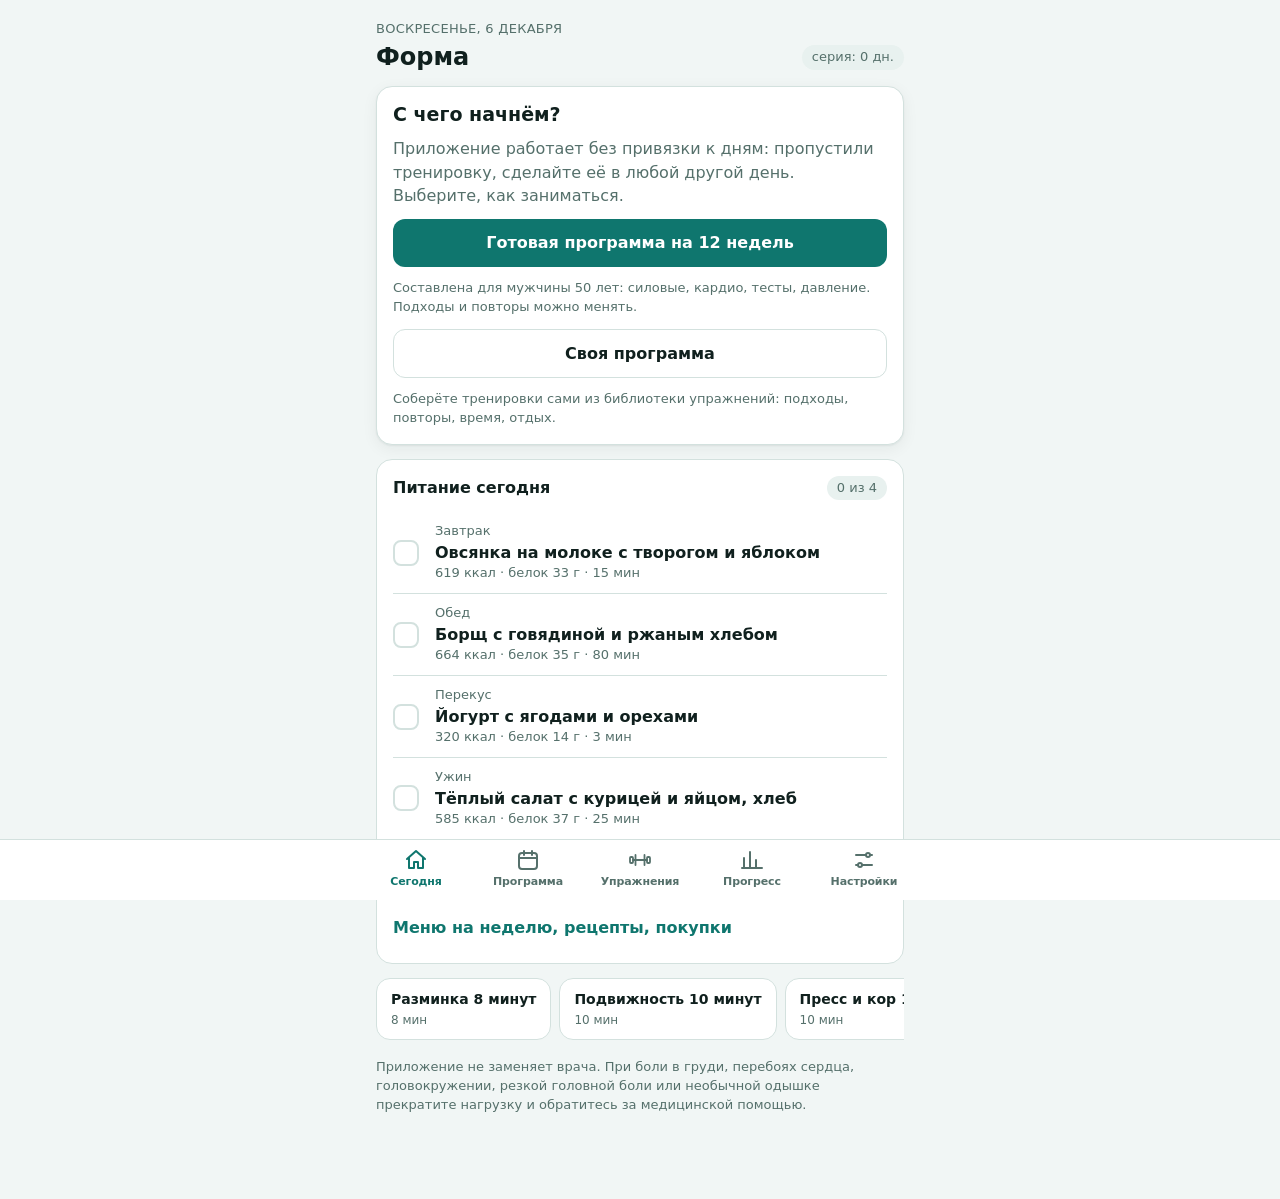
==== commit 42d49bc2: "Add files via upload" ====
--- a/forma-app/forma/index.html
+++ b/forma-app/forma/index.html
@@ -19,6 +19,7 @@
 <noscript>Для работы приложения нужен JavaScript.</noscript>
 <script src="js/data.js"></script>
 <script src="js/det.js"></script>
+<script src="js/food.js"></script>
 <script src="js/core.js"></script>
 <script src="js/app.js"></script>
 </body>
--- a/forma-app/forma/css/app.css
+++ b/forma-app/forma/css/app.css
@@ -255,3 +255,22 @@
 .overlay { overflow-x: hidden; max-width: 100%; }
 .overlay > .sheet, .card, .cuebox { min-width: 0; }
 .det p, .det li, .cues li, .rtitle, .rsub, .notice { overflow-wrap: anywhere; }
+
+/* Версия 0.4: питание */
+.nut4 { display: grid; grid-template-columns: repeat(4, 1fr); gap: 8px; }
+.nut4 > div { text-align: center; background: var(--surface2); border-radius: 12px; padding: 8px 2px; min-width: 0; }
+.nut4 b { display: block; font-size: 19px; color: var(--accent); line-height: 1.2; font-variant-numeric: tabular-nums; }
+.nut4 span { font-size: 11px; color: var(--muted); }
+.cbbtn { background: none; border: 0; padding: 8px 6px 8px 0; display: grid; place-items: center; flex: none; }
+.srow .s.block, .block { display: block; }
+.srow.shopi { width: 100%; background: none; border-left: 0; border-right: 0; border-bottom: 0; text-align: left; }
+.srow.shopi .tt { display: block; }
+.srow.got .t { text-decoration: line-through; color: var(--muted); }
+.srow.got .buy { color: var(--muted); font-weight: 500; }
+.buy { font-size: 14px; text-align: right; max-width: 45%; overflow-wrap: anywhere; }
+.ul { margin: 0; padding-left: 20px; display: flex; flex-direction: column; gap: 4px; font-size: 15px; }
+.dlg > div { max-height: 90dvh; overflow-y: auto; }
+.dlg textarea { min-height: 220px; font-size: 13px; }
+.kv > span { min-width: 0; overflow-wrap: anywhere; }
+.kv > b { text-align: right; flex: none; max-width: 55%; overflow-wrap: anywhere; }
+@media (max-width: 380px) { .seg button { padding: 8px 9px; font-size: 13.5px; } }
